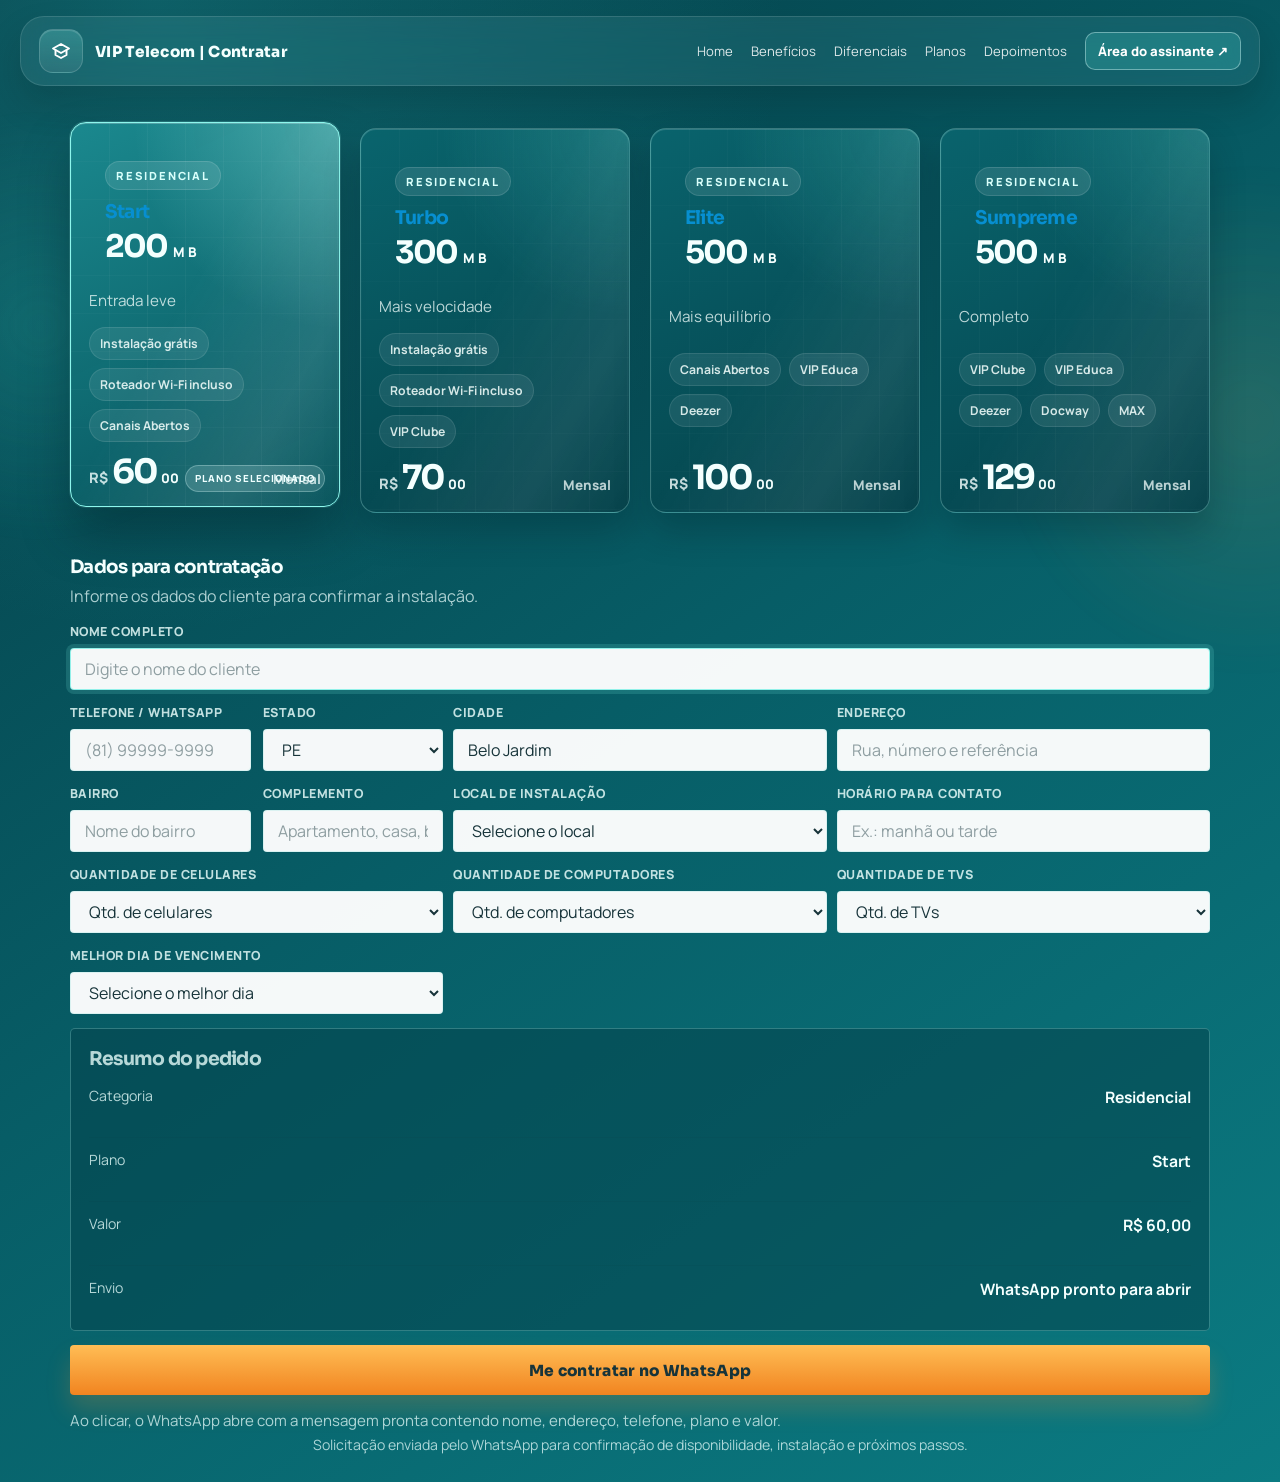
==== contratar.html @ f9fb92f1 "Publica site VIP Telecom" ====
<!doctype html>
<html lang="pt-BR">
<head>
  <meta charset="UTF-8">
  <meta name="viewport" content="width=device-width, initial-scale=1.0">
  <title>Contratar plano | VIP Telecom</title>
  <meta name="description" content="Preencha seus dados, escolha o plano e envie a proposta pronta para o WhatsApp da VIP Telecom.">
  <link rel="preconnect" href="https://fonts.googleapis.com">
  <link rel="preconnect" href="https://fonts.gstatic.com" crossorigin>
  <link href="https://fonts.googleapis.com/css2?family=Manrope:wght@400;500;600;700;800&family=Sora:wght@600;700;800&display=swap" rel="stylesheet">
  <style>
    :root {
      --bg-0: #043f48;
      --bg-1: #095964;
      --bg-2: #0d7280;
      --surface: rgba(255, 255, 255, 0.08);
      --surface-strong: rgba(255, 255, 255, 0.96);
      --surface-soft: rgba(255, 255, 255, 0.14);
      --line: rgba(255, 255, 255, 0.14);
      --text: #f5fffd;
      --muted: rgba(245, 255, 253, 0.76);
      --ink: #113137;
      --accent: #7df0e6;
      --accent-2: #ffb64d;
      --accent-3: #7b8cff;
      --shadow: 0 28px 72px rgba(2, 26, 30, 0.34);
      --radius-xl: 34px;
      --radius-lg: 24px;
      --radius-md: 18px;
      --max-width: 1240px;
    }

    * { box-sizing: border-box; }
    html { scroll-behavior: smooth; }
    body {
      margin: 0;
      font-family: "Manrope", sans-serif;
      color: var(--text);
      min-height: 100vh;
      overflow-x: hidden;
      background:
        radial-gradient(circle at 14% 12%, rgba(125, 240, 230, 0.22), transparent 20%),
        radial-gradient(circle at 82% 16%, rgba(255, 182, 77, 0.18), transparent 20%),
        radial-gradient(circle at 82% 82%, rgba(123, 140, 255, 0.14), transparent 24%),
        linear-gradient(180deg, #04515c 0%, #083f48 46%, #072f36 100%);
    }

    body::before,
    body::after {
      content: "";
      position: fixed;
      pointer-events: none;
      border-radius: 999px;
      filter: blur(12px);
      opacity: 0.62;
      z-index: 0;
    }

    body::before {
      width: 320px;
      height: 320px;
      left: -120px;
      top: -100px;
      background: rgba(255, 255, 255, 0.12);
    }

    body::after {
      width: 260px;
      height: 260px;
      right: -80px;
      bottom: 100px;
      background: rgba(125, 240, 230, 0.12);
    }

    a {
      color: inherit;
      text-decoration: none;
    }

    button,
    input,
    select {
      font: inherit;
    }

    .shell {
      position: relative;
      z-index: 1;
      width: min(calc(100% - 32px), var(--max-width));
      margin: 0 auto;
    }

    .topbar {
      padding: 18px 0 10px;
    }

    .topbar-inner {
      display: flex;
      align-items: center;
      justify-content: space-between;
      gap: 16px;
      padding: 14px 18px;
      border-radius: 24px;
      background: rgba(255, 255, 255, 0.07);
      border: 1px solid rgba(255, 255, 255, 0.12);
      backdrop-filter: blur(18px) saturate(1.1);
      box-shadow: 0 18px 34px rgba(1, 20, 24, 0.18);
    }

    .brand {
      display: inline-flex;
      align-items: center;
      gap: 12px;
      min-width: 0;
      font-family: "Sora", sans-serif;
      font-size: 0.95rem;
      font-weight: 800;
      letter-spacing: 0.02em;
    }

    .brand-mark {
      width: 44px;
      height: 44px;
      display: inline-flex;
      align-items: center;
      justify-content: center;
      border-radius: 14px;
      background: linear-gradient(180deg, rgba(125, 240, 230, 0.24), rgba(255, 255, 255, 0.08));
      border: 1px solid rgba(255, 255, 255, 0.16);
      box-shadow: inset 0 1px 0 rgba(255, 255, 255, 0.14);
    }

    .brand-mark svg {
      width: 24px;
      height: 24px;
      fill: none;
      stroke: #ffffff;
      stroke-width: 1.9;
      stroke-linecap: round;
      stroke-linejoin: round;
    }

    .back-link {
      display: inline-flex;
      align-items: center;
      justify-content: center;
      gap: 10px;
      min-height: 42px;
      padding: 0 16px;
      border-radius: 999px;
      background: rgba(255, 255, 255, 0.09);
      border: 1px solid rgba(255, 255, 255, 0.12);
      font-size: 0.88rem;
      font-weight: 800;
      transition: transform 0.2s ease, background 0.2s ease;
    }

    .back-link:hover {
      transform: translateY(-1px);
      background: rgba(255, 255, 255, 0.14);
    }

    .hero {
      display: grid;
      grid-template-columns: minmax(0, 1.08fr) minmax(330px, 0.92fr);
      gap: 26px;
      align-items: stretch;
      padding: 12px 0 24px;
    }

    .hero-copy,
    .hero-spotlight,
    .panel {
      border-radius: var(--radius-xl);
      border: 1px solid rgba(255, 255, 255, 0.12);
      background: rgba(255, 255, 255, 0.07);
      box-shadow: var(--shadow);
      backdrop-filter: blur(18px) saturate(1.05);
    }

    /* Formulário direto: mantém a lógica de seleção, mas reduz a tela ao cadastro. */
    .hero {
      grid-template-columns: minmax(0, 1fr);
      margin-bottom: 20px;
    }

    .hero-spotlight {
      display: none;
    }

    .workspace {
      grid-template-columns: minmax(0, 1fr);
      max-width: 760px;
      margin: 0 auto;
    }

    .workspace > .panel:first-child {
      display: none;
    }

    .workspace > .panel:last-child {
      padding: 28px;
    }

    .hero-copy h1 {
      max-width: 18ch;
    }

    .hero-copy > p {
      max-width: 58ch;
    }

    .hero-copy {
      padding: 30px;
      display: grid;
      gap: 20px;
      overflow: hidden;
      position: relative;
    }

    .hero-copy::before {
      content: "";
      position: absolute;
      inset: auto -120px -120px auto;
      width: 280px;
      height: 280px;
      border-radius: 999px;
      background: radial-gradient(circle, rgba(255, 182, 77, 0.18), transparent 68%);
      pointer-events: none;
    }

    .eyebrow {
      width: fit-content;
      padding: 9px 16px;
      border-radius: 999px;
      background: rgba(255, 255, 255, 0.11);
      border: 1px solid rgba(255, 255, 255, 0.14);
      font-size: 0.74rem;
      font-weight: 900;
      letter-spacing: 0.14em;
      text-transform: uppercase;
      color: #d9fffb;
    }

    h1 {
      margin: 0;
      max-width: 11ch;
      font-family: "Sora", sans-serif;
      font-size: clamp(2.8rem, 5.5vw, 5rem);
      line-height: 0.94;
      letter-spacing: -0.06em;
      text-wrap: balance;
    }

    .hero-copy p {
      margin: 0;
      max-width: 58ch;
      font-size: clamp(1rem, 1.45vw, 1.14rem);
      line-height: 1.65;
      color: var(--muted);
    }

    .hero-meta {
      display: flex;
      flex-wrap: wrap;
      gap: 10px;
    }

    .meta-chip {
      display: inline-flex;
      align-items: center;
      gap: 8px;
      padding: 10px 14px;
      border-radius: 999px;
      background: rgba(255, 255, 255, 0.09);
      border: 1px solid rgba(255, 255, 255, 0.12);
      color: #effffb;
      font-size: 0.88rem;
      font-weight: 700;
    }

    .meta-chip strong {
      color: #ffffff;
      font-weight: 900;
    }

    .hero-spotlight {
      padding: 24px;
      display: grid;
      align-content: space-between;
      gap: 16px;
      overflow: hidden;
      position: relative;
    }

    .hero-spotlight::before,
    .hero-spotlight::after {
      content: "";
      position: absolute;
      border-radius: 999px;
      pointer-events: none;
    }

    .hero-spotlight::before {
      width: 220px;
      height: 220px;
      right: -70px;
      top: -80px;
      background: radial-gradient(circle, rgba(125, 240, 230, 0.22), transparent 68%);
    }

    .hero-spotlight::after {
      width: 180px;
      height: 180px;
      left: -60px;
      bottom: -70px;
      background: radial-gradient(circle, rgba(255, 182, 77, 0.18), transparent 68%);
    }

    .spotlight-head {
      display: grid;
      gap: 10px;
    }

    .spotlight-badge {
      width: fit-content;
      padding: 8px 12px;
      border-radius: 999px;
      background: rgba(255, 255, 255, 0.1);
      border: 1px solid rgba(255, 255, 255, 0.12);
      font-size: 0.72rem;
      font-weight: 900;
      letter-spacing: 0.16em;
      text-transform: uppercase;
      color: #dffcf8;
    }

    .spotlight-title {
      margin: 0;
      font-family: "Sora", sans-serif;
      font-size: clamp(1.35rem, 2.4vw, 2.15rem);
      line-height: 1.02;
      letter-spacing: -0.05em;
      text-wrap: balance;
    }

    .spotlight-copy {
      margin: 0;
      color: var(--muted);
      line-height: 1.6;
    }

    .spotlight-value {
      display: grid;
      gap: 8px;
      padding: 18px;
      border-radius: 24px;
      background: rgba(255, 255, 255, 0.92);
      color: var(--ink);
      box-shadow: 0 18px 34px rgba(1, 16, 18, 0.18);
    }

    .spotlight-value small {
      font-size: 0.8rem;
      font-weight: 800;
      letter-spacing: 0.08em;
      text-transform: uppercase;
      color: rgba(17, 49, 55, 0.68);
    }

    .spotlight-value strong {
      font-family: "Sora", sans-serif;
      font-size: clamp(2rem, 4vw, 3.4rem);
      line-height: 0.95;
      letter-spacing: -0.06em;
    }

    .spotlight-value span {
      color: rgba(17, 49, 55, 0.72);
      line-height: 1.5;
    }

    .workspace {
      display: grid;
      grid-template-columns: minmax(0, 1.14fr) minmax(320px, 0.86fr);
      gap: 22px;
      padding: 0 0 34px;
      align-items: start;
    }

    .panel {
      padding: 24px;
    }

    .panel + .panel {
      position: sticky;
      top: 16px;
    }

    .section-head {
      display: grid;
      gap: 8px;
      margin-bottom: 18px;
    }

    .section-head h2 {
      margin: 0;
      font-family: "Sora", sans-serif;
      font-size: clamp(1.28rem, 2vw, 1.8rem);
      line-height: 1.04;
      letter-spacing: -0.04em;
    }

    .section-head p {
      margin: 0;
      color: var(--muted);
      line-height: 1.6;
    }

    .category-grid {
      display: grid;
      grid-template-columns: repeat(4, minmax(0, 1fr));
      gap: 12px;
      margin-bottom: 18px;
    }

    .category-btn {
      appearance: none;
      border: 1px solid rgba(255, 255, 255, 0.12);
      background: rgba(255, 255, 255, 0.08);
      color: var(--text);
      padding: 15px 14px;
      border-radius: 22px;
      text-align: left;
      cursor: pointer;
      display: grid;
      gap: 10px;
      min-height: 120px;
      transition: transform 0.2s ease, background 0.2s ease, border-color 0.2s ease, box-shadow 0.2s ease;
    }

    .category-btn:hover {
      transform: translateY(-2px);
      background: rgba(255, 255, 255, 0.11);
      box-shadow: 0 14px 28px rgba(1, 18, 20, 0.2);
    }

    .category-btn.is-active {
      background: linear-gradient(180deg, rgba(255, 255, 255, 0.18), rgba(255, 255, 255, 0.1));
      border-color: rgba(125, 240, 230, 0.6);
      box-shadow: 0 18px 32px rgba(1, 18, 20, 0.28), inset 0 0 0 1px rgba(255, 255, 255, 0.12);
      transform: translateY(-1px);
    }

    .category-btn .icon {
      width: 50px;
      height: 50px;
      border-radius: 16px;
      display: inline-flex;
      align-items: center;
      justify-content: center;
      color: #fff;
      box-shadow: inset 0 1px 0 rgba(255, 255, 255, 0.2);
    }

    .category-btn svg,
    .plan-icon svg,
    .summary-emoji svg {
      width: 24px;
      height: 24px;
      fill: none;
      stroke: currentColor;
      stroke-width: 1.9;
      stroke-linecap: round;
      stroke-linejoin: round;
    }

    .category-btn strong {
      font-family: "Sora", sans-serif;
      font-size: 1rem;
      line-height: 1;
    }

    .category-btn span {
      color: rgba(245, 255, 253, 0.72);
      font-size: 0.85rem;
      line-height: 1.35;
    }

    .category-btn[data-category="residencial"] .icon { background: linear-gradient(180deg, #31c8c1, #0b7f87); }
    .category-btn[data-category="game"] .icon { background: linear-gradient(180deg, #8d65ff, #5f39db); }
    .category-btn[data-category="comercial"] .icon { background: linear-gradient(180deg, #25c3c7, #0f8e98); }
    .category-btn[data-category="empresarial"] .icon { background: linear-gradient(180deg, #ffb84f, #f07b14); }

    .plan-grid {
      display: grid;
      grid-template-columns: repeat(2, minmax(0, 1fr));
      gap: 12px;
    }

    .plan-card {
      appearance: none;
      border: 1px solid rgba(255, 255, 255, 0.12);
      background:
        linear-gradient(180deg, rgba(255, 255, 255, 0.1), rgba(255, 255, 255, 0.06));
      color: var(--text);
      border-radius: 24px;
      padding: 18px;
      text-align: left;
      cursor: pointer;
      display: grid;
      gap: 14px;
      min-height: 222px;
      transition: transform 0.2s ease, box-shadow 0.2s ease, border-color 0.2s ease, background 0.2s ease;
      position: relative;
      overflow: hidden;
    }

    .plan-card::before {
      content: "";
      position: absolute;
      inset: -1px;
      border-radius: inherit;
      background: linear-gradient(135deg, transparent, rgba(125, 240, 230, 0.08), transparent 70%);
      opacity: 0;
      transition: opacity 0.2s ease;
      pointer-events: none;
    }

    .plan-card:hover {
      transform: translateY(-2px);
      box-shadow: 0 18px 36px rgba(1, 16, 18, 0.24);
      border-color: rgba(255, 255, 255, 0.18);
    }

    .plan-card:hover::before,
    .plan-card.is-selected::before {
      opacity: 1;
    }

    .plan-card.is-selected {
      background:
        linear-gradient(180deg, rgba(255, 255, 255, 0.18), rgba(255, 255, 255, 0.08));
      border-color: rgba(125, 240, 230, 0.68);
      box-shadow: 0 20px 40px rgba(1, 16, 18, 0.28), inset 0 0 0 1px rgba(255, 255, 255, 0.12);
    }

    .plan-top {
      display: flex;
      justify-content: space-between;
      gap: 14px;
      align-items: start;
    }

    .plan-tag {
      width: fit-content;
      padding: 6px 10px;
      border-radius: 999px;
      background: rgba(255, 255, 255, 0.1);
      border: 1px solid rgba(255, 255, 255, 0.12);
      font-size: 0.7rem;
      font-weight: 900;
      letter-spacing: 0.16em;
      text-transform: uppercase;
      color: #d9fffb;
      margin-bottom: 10px;
    }

    .plan-name {
      margin: 0;
      font-family: "Sora", sans-serif;
      font-size: 1.18rem;
      letter-spacing: -0.04em;
    }

    .plan-speed {
      display: inline-flex;
      align-items: baseline;
      gap: 6px;
      margin-top: 8px;
    }

    .plan-speed strong {
      font-family: "Sora", sans-serif;
      font-size: 1.95rem;
      line-height: 1;
      letter-spacing: -0.06em;
    }

    .plan-speed span {
      font-size: 0.84rem;
      font-weight: 800;
      letter-spacing: 0.16em;
      text-transform: uppercase;
      color: rgba(245, 255, 253, 0.74);
    }

    .plan-price {
      display: flex;
      align-items: end;
      justify-content: space-between;
      gap: 12px;
      margin-top: auto;
    }

    .plan-price strong {
      font-family: "Sora", sans-serif;
      font-size: 2.1rem;
      line-height: 0.95;
      letter-spacing: -0.06em;
    }

    .plan-price .amount {
      display: inline-flex;
      align-items: baseline;
      gap: 4px;
      font-weight: 900;
    }

    .plan-price .amount small {
      font-size: 0.9rem;
      opacity: 0.8;
    }

    .plan-price .amount sup {
      top: -0.2em;
      font-size: 0.82rem;
      font-weight: 900;
    }

    .plan-price .period {
      font-size: 0.84rem;
      font-weight: 800;
      color: rgba(245, 255, 253, 0.74);
    }

    .plan-note {
      margin: 0;
      color: rgba(245, 255, 253, 0.76);
      line-height: 1.48;
      font-size: 0.95rem;
    }

    .plan-badges {
      display: flex;
      flex-wrap: wrap;
      gap: 8px;
    }

    .mini-badge {
      display: inline-flex;
      align-items: center;
      padding: 7px 10px;
      border-radius: 999px;
      background: rgba(255, 255, 255, 0.08);
      border: 1px solid rgba(255, 255, 255, 0.1);
      font-size: 0.76rem;
      font-weight: 700;
      color: rgba(245, 255, 253, 0.86);
    }

    .category-note {
      margin-top: 14px;
      padding: 14px 16px;
      border-radius: 18px;
      background: rgba(255, 255, 255, 0.08);
      border: 1px solid rgba(255, 255, 255, 0.1);
      color: rgba(245, 255, 253, 0.84);
      line-height: 1.55;
    }

    .form-grid {
      display: grid;
      gap: 14px;
    }

    .form-grid .double {
      display: grid;
      grid-template-columns: repeat(2, minmax(0, 1fr));
      gap: 12px;
    }

    .field {
      display: grid;
      gap: 8px;
    }

    .field label {
      font-size: 0.83rem;
      font-weight: 800;
      letter-spacing: 0.04em;
      color: rgba(245, 255, 253, 0.84);
      text-transform: uppercase;
    }

    .field input,
    .field select {
      width: 100%;
      min-height: 50px;
      padding: 0 14px;
      border-radius: 16px;
      border: 1px solid rgba(255, 255, 255, 0.12);
      background: rgba(255, 255, 255, 0.92);
      color: var(--ink);
      outline: none;
      transition: border-color 0.2s ease, box-shadow 0.2s ease, transform 0.2s ease;
    }

    .field input::placeholder {
      color: rgba(17, 49, 55, 0.45);
    }

    .field input:focus,
    .field select:focus {
      border-color: rgba(125, 240, 230, 0.82);
      box-shadow: 0 0 0 4px rgba(125, 240, 230, 0.16);
    }

    .summary-card {
      display: grid;
      gap: 16px;
      padding: 18px;
      border-radius: 24px;
      background: rgba(255, 255, 255, 0.95);
      color: var(--ink);
      box-shadow: 0 20px 40px rgba(1, 16, 18, 0.18);
    }

    .summary-card h3 {
      margin: 0;
      font-family: "Sora", sans-serif;
      font-size: 1.18rem;
      letter-spacing: -0.04em;
    }

    .summary-line {
      display: flex;
      justify-content: space-between;
      gap: 14px;
      align-items: start;
      padding: 12px 0;
      border-top: 1px solid rgba(17, 49, 55, 0.08);
    }

    .summary-line:first-of-type {
      border-top: 0;
      padding-top: 0;
    }

    .summary-line span {
      color: rgba(17, 49, 55, 0.62);
      font-size: 0.88rem;
    }

    .summary-line strong {
      text-align: right;
      font-size: 0.98rem;
      line-height: 1.45;
    }

    .summary-total {
      padding: 18px;
      border-radius: 20px;
      background: linear-gradient(180deg, #0b646e, #094b53);
      color: #fff;
      display: grid;
      gap: 8px;
    }

    .summary-total small {
      font-size: 0.75rem;
      font-weight: 900;
      letter-spacing: 0.14em;
      text-transform: uppercase;
      color: rgba(255, 255, 255, 0.74);
    }

    .summary-total strong {
      font-family: "Sora", sans-serif;
      font-size: clamp(2rem, 5vw, 3rem);
      line-height: 0.95;
      letter-spacing: -0.06em;
    }

    .summary-total span {
      color: rgba(255, 255, 255, 0.88);
      line-height: 1.55;
    }

    .submit-btn {
      appearance: none;
      border: 0;
      width: 100%;
      min-height: 56px;
      border-radius: 18px;
      background: linear-gradient(180deg, #ffbf57, #f48a19);
      color: #122226;
      font-family: "Sora", sans-serif;
      font-size: 0.96rem;
      font-weight: 900;
      letter-spacing: 0.02em;
      cursor: pointer;
      box-shadow: 0 16px 30px rgba(255, 191, 87, 0.28);
      transition: transform 0.2s ease, box-shadow 0.2s ease;
    }

    .submit-btn:hover {
      transform: translateY(-1px);
      box-shadow: 0 20px 36px rgba(255, 191, 87, 0.32);
    }

    .submit-note {
      margin: 0;
      color: rgba(245, 255, 253, 0.76);
      line-height: 1.55;
      font-size: 0.94rem;
    }

    .footer-note {
      padding: 2px 0 28px;
      text-align: center;
      color: rgba(245, 255, 253, 0.62);
      font-size: 0.88rem;
    }

    .hidden {
      display: none !important;
    }

    /* Layout objetivo: seleção de plano e formulário claro, direto e compacto. */
    body {
      background: #ffffff;
      color: #26343d;
    }

    .topbar {
      background: #ffffff;
      border-bottom: 1px solid #dbe3e8;
      box-shadow: none;
    }

    .topbar-inner {
      min-height: 72px;
    }

    .brand {
      color: #078fd0;
    }

    .brand-mark {
      background: #08a9e6;
      color: #ffffff;
    }

    .back-link {
      color: #078fd0;
      border: 1px solid #a9dced;
      background: #ffffff;
    }

    .hero {
      display: none;
    }

    .workspace {
      display: grid;
      grid-template-columns: minmax(0, 1fr);
      max-width: 1140px;
      padding: 30px 0 0;
    }

    .workspace > .panel:first-child {
      display: block;
      order: 1;
      padding: 0;
      background: transparent;
      border: 0;
      box-shadow: none;
      backdrop-filter: none;
    }

    .workspace > .panel:last-child {
      order: 2;
      padding: 0;
      background: transparent;
      border: 0;
      box-shadow: none;
      backdrop-filter: none;
    }

    .workspace > .panel:first-child .section-head,
    .category-grid,
    .category-note {
      display: none;
    }

    .plan-grid {
      display: grid;
      grid-template-columns: repeat(4, minmax(0, 1fr));
      gap: 28px;
      margin: 0 0 22px;
    }

    .plan-card {
      min-height: 170px;
      border: 1px solid #079fe0;
      border-radius: 6px;
      background: #ffffff;
      color: #078fd0;
      box-shadow: none;
      transform: none;
    }

    .plan-card.is-selected,
    .plan-card:hover {
      border-color: #078fd0;
      box-shadow: 0 5px 14px rgba(7, 143, 208, 0.12);
    }

    .plan-top {
      background: #ffffff !important;
      color: #078fd0 !important;
      padding: 20px 16px 14px;
    }

    .plan-label,
    .plan-speed strong,
    .plan-speed span,
    .plan-city,
    .plan-price,
    .plan-period {
      color: #078fd0 !important;
    }

    .plan-foot {
      background: #ffffff !important;
      padding: 0 16px 16px;
    }

    .plan-features,
    .plan-cta {
      display: none;
    }

    .plan-card.featured {
      border-color: #079fe0;
      box-shadow: none;
    }

    .plan-card.featured::after {
      content: "MAIS ESCOLHIDO";
      display: block;
      position: absolute;
      inset: 0 0 auto;
      padding: 5px;
      background: #08a9e6;
      color: #ffffff;
      text-align: center;
      font-size: 0.7rem;
      font-weight: 800;
      letter-spacing: 0.04em;
    }

    .section-head {
      margin: 0 0 14px;
    }

    .section-head h2 {
      color: #26343d;
      font-size: 1.15rem;
    }

    .section-head p,
    .submit-note,
    .footer-note {
      color: #82909a;
    }

    .form-grid {
      display: grid;
      grid-template-columns: repeat(3, minmax(0, 1fr));
      gap: 14px 10px;
    }

    .form-grid > .field:first-child,
    .summary-card,
    .summary-total,
    .submit-btn,
    .submit-note {
      grid-column: 1 / -1;
    }

    .double {
      display: contents;
    }

    .field label {
      color: #8b969e;
      font-size: 0.78rem;
    }

    .field input,
    .field select {
      min-height: 42px;
      border: 1px solid #d6e0e6;
      border-radius: 4px;
      background: #ffffff;
      color: #26343d;
      box-shadow: none;
    }

    .summary-card,
    .summary-total {
      border: 1px solid #d6e0e6;
      border-radius: 5px;
      background: #f9fbfc;
      color: #26343d;
      box-shadow: none;
    }

    .summary-total {
      display: none;
    }

    .submit-btn {
      min-height: 50px;
      border-radius: 4px;
      background: #08a9e6;
      color: #ffffff;
      box-shadow: none;
    }

    @media (max-width: 760px) {
      .plan-grid,
      .form-grid {
        grid-template-columns: 1fr;
      }

      .workspace > .panel:last-child {
        padding: 0;
      }
    }

    /* Identidade visual VIP Telecom aplicada ao formulário simplificado. */
    body {
      background:
        radial-gradient(circle at 12% 0%, rgba(36, 177, 180, 0.28), transparent 34%),
        linear-gradient(145deg, #063e47 0%, #075d66 48%, #0b7b82 100%);
      color: #f4fffe;
    }

    .topbar {
      background: rgba(4, 66, 75, 0.72);
      border-bottom: 1px solid rgba(174, 241, 235, 0.18);
      box-shadow: none;
    }

    .brand {
      color: #f4fffe;
    }

    .back-link {
      color: #f4fffe;
      border-color: rgba(174, 241, 235, 0.28);
      background: rgba(255, 255, 255, 0.08);
    }

    .topbar {
      padding: 16px 0 12px;
      background: transparent;
      border-bottom: 0;
    }

    .topbar-inner {
      min-height: 64px;
      padding: 12px 18px;
      border-radius: 24px;
      background: rgba(255, 255, 255, 0.07);
      border: 1px solid rgba(255, 255, 255, 0.12);
      backdrop-filter: blur(18px) saturate(1.1);
      box-shadow: 0 18px 34px rgba(1, 20, 24, 0.18);
    }

    .brand-mark {
      background: linear-gradient(180deg, rgba(125, 240, 230, 0.24), rgba(255, 255, 255, 0.08));
      border-color: rgba(255, 255, 255, 0.16);
    }

    .workspace > .panel:first-child,
    .workspace > .panel:last-child {
      color: #f4fffe;
    }

    .plan-card {
      min-height: 190px;
      border-color: rgba(166, 239, 233, 0.34);
      background: rgba(4, 68, 77, 0.68);
      color: #f4fffe;
      box-shadow: 0 14px 28px rgba(0, 31, 37, 0.18);
    }

    .plan-card.is-selected,
    .plan-card:hover {
      border-color: #74e3d9;
      box-shadow: 0 16px 32px rgba(0, 31, 37, 0.28);
    }

    .plan-top,
    .plan-foot {
      background: transparent !important;
    }

    .plan-label,
    .plan-speed strong,
    .plan-speed span,
    .plan-city,
    .plan-price,
    .plan-period {
      color: #f4fffe !important;
    }

    .plan-card.featured::after {
      background: #ff8b2b;
    }

    .section-head h2 {
      color: #f4fffe;
    }

    .section-head p,
    .submit-note,
    .footer-note {
      color: rgba(235, 255, 253, 0.72);
    }

    .field label {
      color: rgba(235, 255, 253, 0.82);
    }

    .field input,
    .field select {
      border-color: rgba(178, 232, 229, 0.42);
      background: rgba(255, 255, 255, 0.96);
      color: #17343a;
    }

    .summary-card {
      border-color: rgba(166, 239, 233, 0.28);
      background: rgba(4, 68, 77, 0.54);
      color: #f4fffe;
    }

    .summary-card h3,
    .summary-card .summary-line span {
      color: rgba(235, 255, 253, 0.78);
    }

    .summary-card .summary-line strong {
      color: #f4fffe;
    }

    .submit-btn {
      background: linear-gradient(180deg, #ffbd55, #f18420);
      color: #17343a;
      box-shadow: 0 14px 24px rgba(255, 157, 49, 0.2);
    }

    @media (max-width: 1100px) {
      .hero,
      .workspace {
        grid-template-columns: 1fr;
      }

      .panel + .panel {
        position: static;
      }
    }

    @media (max-width: 760px) {
      .shell {
        width: min(calc(100% - 20px), var(--max-width));
      }

      .topbar-inner {
        padding: 12px 14px;
      }

      .brand {
        font-size: 0.84rem;
      }

      .brand-mark {
        width: 38px;
        height: 38px;
      }

      .back-link {
        min-height: 38px;
        padding: 0 12px;
        font-size: 0.8rem;
      }

      .hero-copy,
      .hero-spotlight,
      .panel {
        padding: 20px;
        border-radius: 26px;
      }

      h1 {
        max-width: 10ch;
      }

      .category-grid,
      .plan-grid,
      .form-grid .double {
        grid-template-columns: 1fr;
      }

      .plan-card {
        min-height: 204px;
      }
    }

    /* Profundidade visual para os planos no tema VIP. */
    body::before,
    body::after {
      content: "";
      position: fixed;
      z-index: -1;
      pointer-events: none;
      border-radius: 50%;
      filter: blur(8px);
    }

    body::before {
      width: 460px;
      height: 460px;
      top: 96px;
      left: -190px;
      background: radial-gradient(circle, rgba(57, 224, 211, 0.25), transparent 67%);
    }

    body::after {
      width: 560px;
      height: 560px;
      top: 140px;
      right: -250px;
      background: radial-gradient(circle, rgba(255, 178, 76, 0.19), transparent 66%);
    }

    .plan-grid {
      gap: 20px;
      perspective: 1200px;
    }

    .plan-card {
      position: relative;
      overflow: hidden;
      isolation: isolate;
      border-radius: 16px;
      border-color: rgba(174, 241, 235, 0.30);
      background:
        radial-gradient(circle at 100% 0%, rgba(114, 238, 226, 0.20), transparent 40%),
        linear-gradient(155deg, rgba(10, 101, 110, 0.92), rgba(4, 63, 72, 0.92));
      box-shadow:
        0 18px 34px rgba(0, 28, 34, 0.26),
        inset 0 1px 0 rgba(255, 255, 255, 0.14);
      transition: transform 0.28s ease, box-shadow 0.28s ease, border-color 0.28s ease;
    }

    .plan-card::before {
      content: "";
      position: absolute;
      inset: 0;
      z-index: -1;
      background:
        linear-gradient(120deg, transparent 25%, rgba(255, 255, 255, 0.10) 45%, transparent 62%),
        linear-gradient(90deg, rgba(255, 255, 255, 0.035) 1px, transparent 1px),
        linear-gradient(rgba(255, 255, 255, 0.025) 1px, transparent 1px);
      background-size: 230% 100%, 38px 38px, 38px 38px;
      opacity: 0.72;
      transition: background-position 0.45s ease, opacity 0.28s ease;
    }

    .plan-card:hover {
      transform: translateY(-8px) rotateX(2deg);
      border-color: rgba(160, 255, 247, 0.82);
      box-shadow:
        0 28px 44px rgba(0, 26, 31, 0.35),
        0 0 0 1px rgba(109, 244, 232, 0.13),
        inset 0 1px 0 rgba(255, 255, 255, 0.18);
    }

    .plan-card:hover::before {
      background-position: 100% 0, 0 0, 0 0;
      opacity: 1;
    }

    .plan-card.is-selected {
      transform: translateY(-6px);
      border-color: #8df7ed;
      background:
        radial-gradient(circle at 100% 0%, rgba(176, 255, 245, 0.34), transparent 44%),
        linear-gradient(155deg, rgba(27, 137, 143, 0.98), rgba(6, 83, 91, 0.97));
      box-shadow:
        0 28px 48px rgba(0, 28, 34, 0.38),
        0 0 0 1px rgba(165, 255, 246, 0.16),
        inset 0 1px 0 rgba(255, 255, 255, 0.22);
    }

    .plan-card.is-selected::after {
      content: "PLANO SELECIONADO";
      position: absolute;
      right: 14px;
      bottom: 14px;
      padding: 6px 9px;
      border-radius: 999px;
      background: rgba(222, 255, 251, 0.16);
      border: 1px solid rgba(222, 255, 251, 0.28);
      color: #efffff;
      font-size: 0.61rem;
      font-weight: 900;
      letter-spacing: 0.1em;
    }

    .plan-card.featured::after {
      top: 14px;
      right: 14px;
      left: auto;
      bottom: auto;
      width: auto;
      padding: 7px 10px;
      border-radius: 999px;
      background: linear-gradient(135deg, #ffb953, #f68122);
      box-shadow: 0 8px 16px rgba(104, 46, 6, 0.24);
    }

    .plan-card.is-selected.featured::after {
      content: "MAIS ESCOLHIDO";
    }

    @media (max-width: 760px) {
      body::before { left: -290px; }
      body::after { right: -360px; }
      .plan-card:hover,
      .plan-card.is-selected { transform: translateY(-3px); }
    }
  </style>
</head>
<body>
  <header class="topbar">
    <div class="shell">
      <div class="topbar-inner">
        <div class="brand">
          <span class="brand-mark" aria-hidden="true">
            <svg viewBox="0 0 24 24">
              <path d="M4 9.5 12 5l8 4.5-8 4.5-8-4.5Z"></path>
              <path d="M6.5 11.1V16l5.5 3 5.5-3v-4.9"></path>
            </svg>
          </span>
          <span>VIP Telecom | Contratar</span>
        </div>
        <nav aria-label="Navegação principal" style="display:flex;align-items:center;gap:18px;flex-wrap:wrap;font-size:.82rem;color:rgba(255,255,255,.86)"><a href="index.html">Home</a><a href="index.html#beneficios">Benefícios</a><a href="index.html#solucoes">Diferenciais</a><a href="planos.html">Planos</a><a href="index.html#depoimentos">Depoimentos</a><a href="https://agilitytelecomudp.com.br/central_assinante_web/login" target="_blank" rel="noopener noreferrer" style="padding:9px 12px;border:1px solid rgba(216,247,246,.42);border-radius:10px;color:#fff;background:rgba(86,227,218,.2);font-weight:800">Área do assinante ↗</a></nav>
      </div>
    </div>
  </header>

  <main class="shell">
    <section class="hero">
      <div class="hero-copy">
        <div class="eyebrow">Etapa de contratação</div>
        <h1>Finalize sua contratação.</h1>
        <p>Preencha seus dados. Depois, enviaremos a solicitação pronta para o WhatsApp da VIP Telecom.</p>
        <div class="hero-meta">
          <span class="meta-chip">Cidade: <strong id="heroCity">Belo Jardim</strong></span>
          <span class="meta-chip">UF: <strong id="heroState">PE</strong></span>
          <span class="meta-chip">Categoria: <strong id="heroCategory">Residencial</strong></span>
          <span class="meta-chip">Valor: <strong id="heroValue">R$ 60,00</strong></span>
        </div>
      </div>
      <aside class="hero-spotlight">
        <div class="spotlight-head">
          <div class="spotlight-badge">Resumo rápido</div>
          <h2 class="spotlight-title" id="spotlightPlan">Plano Start</h2>
          <p class="spotlight-copy" id="spotlightCopy">Use a página para montar a proposta final com base no plano que você escolher.</p>
        </div>
        <div class="spotlight-value">
          <small>Valor mensal</small>
          <strong id="spotlightPrice">R$ 60,00</strong>
          <span id="spotlightSub">Plano residencial com envio direto para o WhatsApp.</span>
        </div>
      </aside>
    </section>

    <section class="workspace">
      <div class="panel">
        <div class="section-head">
          <h2>1. Escolha a categoria e o plano</h2>
          <p>O residencial já segue os valores aprovados. Game, Comercial e Empresarial entram aqui como modelos provisórios até você substituir pelos valores finais.</p>
        </div>
        <div class="category-grid" id="categoryGrid"></div>
        <div class="plan-grid" id="planGrid" aria-label="Planos disponíveis"></div>
        <div class="category-note" id="categoryNote"></div>
      </div>

      <div class="panel">
        <div class="section-head">
          <h2>Dados para contratação</h2>
          <p>Informe os dados do cliente para confirmar a instalação.</p>
        </div>
        <form id="contractForm" class="form-grid" novalidate>
          <div class="field">
            <label for="nome">Nome completo</label>
            <input id="nome" name="nome" type="text" placeholder="Digite o nome do cliente" required>
          </div>
          <div class="double">
            <div class="field">
              <label for="telefone">Telefone / WhatsApp</label>
              <input id="telefone" name="telefone" type="tel" placeholder="(81) 99999-9999" required>
            </div>
            <div class="field">
              <label for="estado">Estado</label>
              <select id="estado" name="estado" required>
                <option value="PE">PE</option>
                <option value="PB">PB</option>
                <option value="AL">AL</option>
              </select>
            </div>
          </div>
          <div class="field">
            <label for="cidade">Cidade</label>
            <input id="cidade" name="cidade" type="text" placeholder="Belo Jardim" required>
          </div>
          <div class="field">
            <label for="endereco">Endereço</label>
            <input id="endereco" name="endereco" type="text" placeholder="Rua, número e referência" required>
          </div>
          <div class="double">
            <div class="field">
              <label for="bairro">Bairro</label>
              <input id="bairro" name="bairro" type="text" placeholder="Nome do bairro" required>
            </div>
            <div class="field">
              <label for="complemento">Complemento</label>
              <input id="complemento" name="complemento" type="text" placeholder="Apartamento, casa, bloco">
            </div>
          </div>
          <div class="field">
            <label for="local">Local de instalação</label>
            <select id="local" name="local" required>
              <option value="">Selecione o local</option>
              <option value="Casa">Casa</option>
              <option value="Apartamento">Apartamento</option>
              <option value="Comércio">Comércio</option>
            </select>
          </div>
          <div class="field">
            <label for="horario">Horário para contato</label>
            <input id="horario" name="horario" type="text" placeholder="Ex.: manhã ou tarde">
          </div>
          <div class="field">
            <label for="celulares">Quantidade de celulares</label>
            <select id="celulares" name="celulares">
              <option value="">Qtd. de celulares</option>
              <option>1</option><option>2</option><option>3</option><option>4 ou mais</option>
            </select>
          </div>
          <div class="field">
            <label for="computadores">Quantidade de computadores</label>
            <select id="computadores" name="computadores">
              <option value="">Qtd. de computadores</option>
              <option>1</option><option>2</option><option>3</option><option>4 ou mais</option>
            </select>
          </div>
          <div class="field">
            <label for="tvs">Quantidade de TVs</label>
            <select id="tvs" name="tvs">
              <option value="">Qtd. de TVs</option>
              <option>1</option><option>2</option><option>3</option><option>4 ou mais</option>
            </select>
          </div>
          <div class="field">
            <label for="vencimento">Melhor dia de vencimento</label>
            <select id="vencimento" name="vencimento" required>
              <option value="">Selecione o melhor dia</option>
              <option>05</option><option>10</option><option>15</option><option>20</option><option>25</option>
            </select>
          </div>

          <div class="summary-card" aria-live="polite">
            <h3>Resumo do pedido</h3>
            <div class="summary-line">
              <span>Categoria</span>
              <strong id="summaryCategory">Residencial</strong>
            </div>
            <div class="summary-line">
              <span>Plano</span>
              <strong id="summaryPlan">Start</strong>
            </div>
            <div class="summary-line">
              <span>Valor</span>
              <strong id="summaryValue">R$ 60,00</strong>
            </div>
            <div class="summary-line">
              <span>Envio</span>
              <strong>WhatsApp pronto para abrir</strong>
            </div>
          </div>

          <div class="summary-total">
            <small>Mensagem pronta</small>
            <strong id="summaryTotal">R$ 60,00</strong>
            <span id="summaryHint">Basta preencher os dados, escolher o plano e clicar em me contratar.</span>
          </div>

          <button class="submit-btn" type="submit">Me contratar no WhatsApp</button>
          <p class="submit-note">Ao clicar, o WhatsApp abre com a mensagem pronta contendo nome, endereço, telefone, plano e valor.</p>
        </form>
      </div>
    </section>

    <div class="footer-note">Solicitação enviada pelo WhatsApp para confirmação de disponibilidade, instalação e próximos passos.</div>
  </main>

  <script>
    const categoryMeta = {
      residencial: {
        label: "Residencial",
        note: "Planos aprovados para casa, com os valores e velocidades que já estavam certos.",
        accent: "linear-gradient(180deg, #31c8c1, #0b7f87)",
        icon: '<svg viewBox="0 0 24 24"><path d="M4 10.5 12 5l8 5.5"></path><path d="M6 10v8h12v-8"></path><path d="M10 18v-5h4v5"></path></svg>'
      },
      game: {
        label: "Game",
        note: "Modelos provisórios para jogatinas e baixa latência até entrar o valor real.",
        accent: "linear-gradient(180deg, #8d65ff, #5f39db)",
        icon: '<svg viewBox="0 0 24 24"><path d="M7 15h10"></path><path d="M9 12h.01"></path><path d="M15 12h.01"></path><path d="M6.5 8.5h11a3.5 3.5 0 0 1 0 7h-11a3.5 3.5 0 0 1 0-7Z"></path></svg>'
      },
      comercial: {
        label: "Comercial",
        note: "Modelos provisórios para lojas, atendimento e rotina do comércio local.",
        accent: "linear-gradient(180deg, #25c3c7, #0f8e98)",
        icon: '<svg viewBox="0 0 24 24"><path d="M5 10h14"></path><path d="M6 10v8h12v-8"></path><path d="M7 6h10l1 4H6z"></path><path d="M10 14h4"></path></svg>'
      },
      empresarial: {
        label: "Empresarial",
        note: "Modelos provisórios para equipes maiores, operação interna e prioridade ampliada.",
        accent: "linear-gradient(180deg, #ffb84f, #f07b14)",
        icon: '<svg viewBox="0 0 24 24"><path d="M5 19V5h14v14"></path><path d="M9 19v-5h6v5"></path><path d="M9 8h.01M12 8h.01M15 8h.01M9 11h.01M12 11h.01M15 11h.01"></path></svg>'
      }
    };

    const plansByCategory = {
      residencial: [
        { key: "start", name: "Start", speed: "200 MB", price: "60,00", tagline: "Entrada leve", details: ["Instalação grátis", "Roteador Wi-Fi incluso", "Canais Abertos"] },
        { key: "turbo", name: "Turbo", speed: "300 MB", price: "70,00", tagline: "Mais velocidade", details: ["Instalação grátis", "Roteador Wi-Fi incluso", "VIP Clube"] },
        { key: "elite", name: "Elite", speed: "500 MB", price: "100,00", tagline: "Mais equilíbrio", details: ["Canais Abertos", "VIP Educa", "Deezer"] },
        { key: "sumpreme", name: "Sumpreme", speed: "500 MB", price: "129,00", tagline: "Completo", details: ["VIP Clube", "VIP Educa", "Deezer", "Docway", "MAX"] }
      ],
      game: [
        { key: "game-elite", name: "VIP Gamer Elite", speed: "500 MB", price: "99,90", tagline: "Seu game sem lag", details: ["ExitLag", "HBO Max"] }
      ],
      comercial: [
        { key: "com-start", name: "Comercial Start", speed: "300 MB", price: "99,90", tagline: "Rotina leve", details: ["Atendimento simples", "Operacao enxuta", "Estabilidade"] },
        { key: "com-pro", name: "Comercial Pro", speed: "500 MB", price: "129,90", tagline: "Fluxo contínuo", details: ["Mais folga", "Rede melhor", "Suporte ágil"] },
        { key: "com-plus", name: "Comercial Plus", speed: "700 MB", price: "159,90", tagline: "Mais demanda", details: ["Mais usuários", "Mais estabilidade", "Atendimento amplo"] },
        { key: "com-max", name: "Comercial Max", speed: "900 MB", price: "199,90", tagline: "Operacao completa", details: ["Alta carga", "Rede forte", "Prioridade ampliada"] }
      ],
      empresarial: [
        { key: "emp-start", name: "Empresarial Start", speed: "400 MB", price: "139,90", tagline: "Filial enxuta", details: ["Equipe pequena", "Rede organizada", "Suporte dedicado"] },
        { key: "emp-pro", name: "Empresarial Pro", speed: "600 MB", price: "179,90", tagline: "Rede equilibrada", details: ["Mais folga", "Operação contínua", "Melhor cobertura"] },
        { key: "emp-premium", name: "Empresarial Premium", speed: "800 MB", price: "219,90", tagline: "Prioridade ampliada", details: ["Mais estabilidade", "Fluxo forte", "Alta demanda"] },
        { key: "emp-max", name: "Empresarial Max", speed: "1000 MB", price: "269,90", tagline: "Alta demanda", details: ["Trabalho pesado", "Rede premium", "Prioridade máxima"] }
      ]
    };

    const categoryOrder = ["residencial", "game", "comercial", "empresarial"];
    const categoryGrid = document.getElementById("categoryGrid");
    const planGrid = document.getElementById("planGrid");
    const categoryNote = document.getElementById("categoryNote");
    const contractForm = document.getElementById("contractForm");
    const estadoInput = document.getElementById("estado");
    const cidadeInput = document.getElementById("cidade");
    const heroCity = document.getElementById("heroCity");
    const heroState = document.getElementById("heroState");
    const heroCategory = document.getElementById("heroCategory");
    const heroValue = document.getElementById("heroValue");
    const spotlightPlan = document.getElementById("spotlightPlan");
    const spotlightCopy = document.getElementById("spotlightCopy");
    const spotlightPrice = document.getElementById("spotlightPrice");
    const spotlightSub = document.getElementById("spotlightSub");
    const summaryCategory = document.getElementById("summaryCategory");
    const summaryPlan = document.getElementById("summaryPlan");
    const summaryValue = document.getElementById("summaryValue");
    const summaryTotal = document.getElementById("summaryTotal");
    const summaryHint = document.getElementById("summaryHint");

    const urlParams = new URLSearchParams(window.location.search);
    const normalizeCategory = (value) => {
      const category = String(value || "residencial").toLowerCase();
      return plansByCategory[category] ? category : "residencial";
    };
    const normalizePlanKey = (category, value) => {
      const key = String(value || "").toLowerCase();
      if (category === "residencial" && key === "supreme") return "sumpreme";
      return key;
    };

    let selectedCategory = normalizeCategory(urlParams.get("categoria"));
    let selectedPlanByCategory = Object.fromEntries(categoryOrder.map((category) => [category, plansByCategory[category][0].key]));

    const presetPlan = normalizePlanKey(selectedCategory, urlParams.get("plano"));
    if (plansByCategory[selectedCategory].some((plan) => plan.key === presetPlan)) {
      selectedPlanByCategory[selectedCategory] = presetPlan;
    }

    const planLookup = Object.fromEntries(
      Object.entries(plansByCategory).flatMap(([category, plans]) => plans.map((plan) => [`${category}:${plan.key}`, plan]))
    );

    function moneyLabel(value) {
      return `R$ ${value}`;
    }

    function getSelectedPlan() {
      const plans = plansByCategory[selectedCategory];
      const selectedKey = selectedPlanByCategory[selectedCategory];
      return plans.find((plan) => plan.key === selectedKey) || plans[0];
    }

    function renderCategoryButtons() {
      categoryGrid.innerHTML = categoryOrder.map((category) => {
        const meta = categoryMeta[category];
        const active = category === selectedCategory ? " is-active" : "";
        return `
          <button type="button" class="category-btn${active}" data-category="${category}">
            <span class="icon" aria-hidden="true">${meta.icon}</span>
            <strong>${meta.label}</strong>
            <span>${meta.note}</span>
          </button>
        `;
      }).join("");
    }

    function renderPlans() {
      const plans = plansByCategory[selectedCategory];
      const selectedKey = selectedPlanByCategory[selectedCategory];
      if (!plans.some((plan) => plan.key === selectedKey)) {
        selectedPlanByCategory[selectedCategory] = plans[0].key;
      }
      const currentPlan = getSelectedPlan();

      planGrid.innerHTML = plans.map((plan) => {
        const isSelected = plan.key === selectedPlanByCategory[selectedCategory] ? " is-selected" : "";
        const provisional = selectedCategory === "residencial" ? "" : '<span class="mini-badge">Modelo provisório</span>';
        return `
          <button type="button" class="plan-card${isSelected}" data-plan="${plan.key}">
            <div class="plan-top">
              <div>
                <div class="plan-tag">${categoryMeta[selectedCategory].label}</div>
                <h3 class="plan-name">${plan.name}</h3>
                <div class="plan-speed"><strong>${plan.speed.replace(" MB", "")}</strong><span>MB</span></div>
              </div>
              ${provisional}
            </div>
            <p class="plan-note">${plan.tagline}</p>
            <div class="plan-badges">
              ${plan.details.map((item) => `<span class="mini-badge">${item}</span>`).join("")}
            </div>
            <div class="plan-price">
              <div>
                <div class="amount"><small>R$</small><strong>${plan.price.split(",")[0]}</strong><sup>${plan.price.split(",")[1] || "00"}</sup></div>
              </div>
              <div class="period">Mensal</div>
            </div>
          </button>
        `;
      }).join("");

      const meta = categoryMeta[selectedCategory];
      categoryNote.textContent = meta.note;
      heroCategory.textContent = meta.label;
      heroValue.textContent = moneyLabel(currentPlan.price);
      heroState.textContent = estadoInput.value;
      heroCity.textContent = cidadeInput.value || "Belo Jardim";
      spotlightPlan.textContent = `Plano ${currentPlan.name}`;
      spotlightCopy.textContent = `Você está montando a proposta ${meta.label.toLowerCase()} com o valor de ${moneyLabel(currentPlan.price)}.`;
      spotlightPrice.textContent = moneyLabel(currentPlan.price);
      spotlightSub.textContent = `${meta.label} pronto para envio no WhatsApp.`;
      summaryCategory.textContent = meta.label;
      summaryPlan.textContent = currentPlan.name;
      summaryValue.textContent = moneyLabel(currentPlan.price);
      summaryTotal.textContent = moneyLabel(currentPlan.price);
      summaryHint.textContent = `Mensagem pronta para o plano ${currentPlan.name} em ${cidadeInput.value || "sua cidade"}.`;
      renderCategoryButtons();
    }

    function setCategory(category) {
      if (!plansByCategory[category] || category === selectedCategory) return;
      selectedCategory = category;
      renderPlans();
    }

    function setPlan(planKey) {
      selectedPlanByCategory[selectedCategory] = planKey;
      renderPlans();
    }

    function buildWhatsAppMessage() {
      const plan = getSelectedPlan();
      const values = {
        nome: document.getElementById("nome").value.trim(),
        telefone: document.getElementById("telefone").value.trim(),
        endereco: document.getElementById("endereco").value.trim(),
        bairro: document.getElementById("bairro").value.trim(),
        cidade: cidadeInput.value.trim(),
        estado: estadoInput.value.trim(),
        complemento: document.getElementById("complemento").value.trim(),
        local: document.getElementById("local").value,
        horario: document.getElementById("horario").value.trim(),
        celulares: document.getElementById("celulares").value,
        computadores: document.getElementById("computadores").value,
        tvs: document.getElementById("tvs").value,
        vencimento: document.getElementById("vencimento").value
      };

      const lines = [
        "Olá, quero contratar o plano VIP Telecom.",
        `Categoria: ${categoryMeta[selectedCategory].label}`,
        `Plano: ${plan.name} - ${plan.speed} - ${moneyLabel(plan.price)}`,
        `Nome: ${values.nome}`,
        `Telefone: ${values.telefone}`,
        `Endereço: ${values.endereco}`,
        `Bairro: ${values.bairro}`,
        `Cidade/UF: ${values.cidade}/${values.estado}`
      ];

      if (values.complemento) {
        lines.push(`Complemento: ${values.complemento}`);
      }

      lines.push(`Local de instalaÃ§Ã£o: ${values.local}`);
      if (values.horario) lines.push(`HorÃ¡rio para contato: ${values.horario}`);
      if (values.celulares) lines.push(`Celulares: ${values.celulares}`);
      if (values.computadores) lines.push(`Computadores: ${values.computadores}`);
      if (values.tvs) lines.push(`TVs: ${values.tvs}`);
      lines.push(`Melhor dia de vencimento: ${values.vencimento}`);

      return lines.join("\n");
    }

    function buildWhatsAppUrl() {
      const message = buildWhatsAppMessage();
      return `https://wa.me/558002009056?text=${encodeURIComponent(message)}`;
    }

    categoryGrid.addEventListener("click", (event) => {
      const button = event.target.closest("[data-category]");
      if (!button) return;
      setCategory(button.dataset.category);
    });

    planGrid.addEventListener("click", (event) => {
      const button = event.target.closest("[data-plan]");
      if (!button) return;
      setPlan(button.dataset.plan);
    });

    ["input", "change"].forEach((type) => {
      contractForm.addEventListener(type, () => {
        heroState.textContent = estadoInput.value || "PE";
        heroCity.textContent = cidadeInput.value || "Belo Jardim";
        renderPlans();
      });
    });

    contractForm.addEventListener("submit", (event) => {
      event.preventDefault();
      if (!contractForm.checkValidity()) {
        contractForm.reportValidity();
        return;
      }
      const url = buildWhatsAppUrl();
      window.open(url, "_blank", "noopener,noreferrer");
    });

    document.getElementById("nome").value = urlParams.get("nome") || "";
    document.getElementById("telefone").value = urlParams.get("telefone") || "";
    document.getElementById("endereco").value = urlParams.get("endereco") || "";
    document.getElementById("bairro").value = urlParams.get("bairro") || "";
    document.getElementById("complemento").value = urlParams.get("complemento") || "";
    document.getElementById("local").value = urlParams.get("local") || "";
    document.getElementById("horario").value = urlParams.get("horario") || "";
    document.getElementById("celulares").value = urlParams.get("celulares") || "";
    document.getElementById("computadores").value = urlParams.get("computadores") || "";
    document.getElementById("tvs").value = urlParams.get("tvs") || "";
    document.getElementById("vencimento").value = urlParams.get("vencimento") || "";
    estadoInput.value = (urlParams.get("estado") || "PE").toUpperCase();
    cidadeInput.value = urlParams.get("cidade") || "Belo Jardim";

    renderPlans();

    const firstState = document.getElementById("nome").value;
    if (!firstState) {
      document.getElementById("nome").focus();
    }
  </script>
</body>
</html>
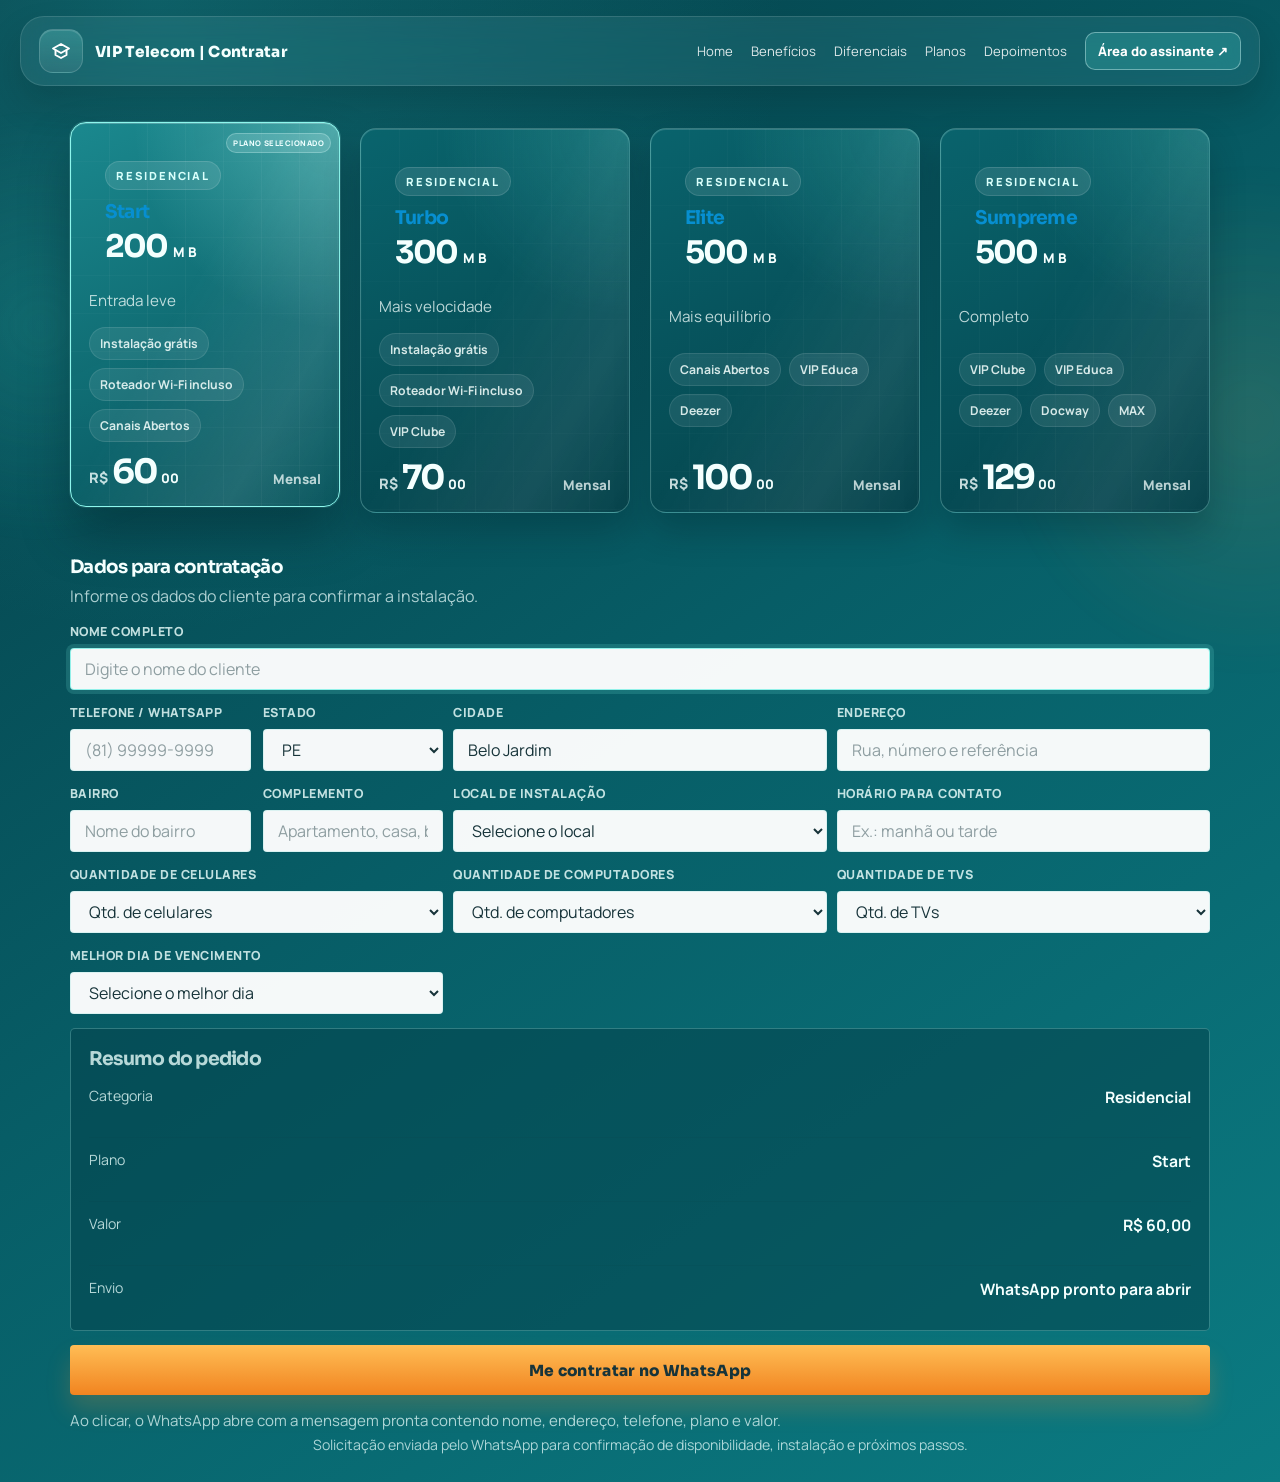
==== commit 095f8ab2: "Atualiza páginas e imagens do site" ====
--- a/contratar.html
+++ b/contratar.html
@@ -1312,16 +1312,18 @@
     .plan-card.is-selected::after {
       content: "PLANO SELECIONADO";
       position: absolute;
-      right: 14px;
-      bottom: 14px;
-      padding: 6px 9px;
+      top: 10px;
+      right: 8px;
+      bottom: auto;
+      padding: 4px 6px;
       border-radius: 999px;
       background: rgba(222, 255, 251, 0.16);
       border: 1px solid rgba(222, 255, 251, 0.28);
       color: #efffff;
-      font-size: 0.61rem;
+      font-size: 0.48rem;
       font-weight: 900;
-      letter-spacing: 0.1em;
+      letter-spacing: 0.06em;
+      white-space: nowrap;
     }
 
     .plan-card.featured::after {
@@ -1397,7 +1399,7 @@
       <div class="panel">
         <div class="section-head">
           <h2>1. Escolha a categoria e o plano</h2>
-          <p>O residencial já segue os valores aprovados. Game, Comercial e Empresarial entram aqui como modelos provisórios até você substituir pelos valores finais.</p>
+          <p>Escolha uma categoria e confira os planos, velocidades e benefícios disponíveis.</p>
         </div>
         <div class="category-grid" id="categoryGrid"></div>
         <div class="plan-grid" id="planGrid" aria-label="Planos disponíveis"></div>
@@ -1533,19 +1535,19 @@
       },
       game: {
         label: "Game",
-        note: "Modelos provisórios para jogatinas e baixa latência até entrar o valor real.",
+        note: "Plano para jogadores com foco em desempenho e baixa latência.",
         accent: "linear-gradient(180deg, #8d65ff, #5f39db)",
         icon: '<svg viewBox="0 0 24 24"><path d="M7 15h10"></path><path d="M9 12h.01"></path><path d="M15 12h.01"></path><path d="M6.5 8.5h11a3.5 3.5 0 0 1 0 7h-11a3.5 3.5 0 0 1 0-7Z"></path></svg>'
       },
       comercial: {
         label: "Comercial",
-        note: "Modelos provisórios para lojas, atendimento e rotina do comércio local.",
+        note: "Planos para lojas, atendimento e rotina do comércio local.",
         accent: "linear-gradient(180deg, #25c3c7, #0f8e98)",
         icon: '<svg viewBox="0 0 24 24"><path d="M5 10h14"></path><path d="M6 10v8h12v-8"></path><path d="M7 6h10l1 4H6z"></path><path d="M10 14h4"></path></svg>'
       },
       empresarial: {
         label: "Empresarial",
-        note: "Modelos provisórios para equipes maiores, operação interna e prioridade ampliada.",
+        note: "Planos para equipes maiores, operação interna e prioridade ampliada.",
         accent: "linear-gradient(180deg, #ffb84f, #f07b14)",
         icon: '<svg viewBox="0 0 24 24"><path d="M5 19V5h14v14"></path><path d="M9 19v-5h6v5"></path><path d="M9 8h.01M12 8h.01M15 8h.01M9 11h.01M12 11h.01M15 11h.01"></path></svg>'
       }
@@ -1562,16 +1564,16 @@
         { key: "game-elite", name: "VIP Gamer Elite", speed: "500 MB", price: "99,90", tagline: "Seu game sem lag", details: ["ExitLag", "HBO Max"] }
       ],
       comercial: [
-        { key: "com-start", name: "Comercial Start", speed: "300 MB", price: "99,90", tagline: "Rotina leve", details: ["Atendimento simples", "Operacao enxuta", "Estabilidade"] },
-        { key: "com-pro", name: "Comercial Pro", speed: "500 MB", price: "129,90", tagline: "Fluxo contínuo", details: ["Mais folga", "Rede melhor", "Suporte ágil"] },
-        { key: "com-plus", name: "Comercial Plus", speed: "700 MB", price: "159,90", tagline: "Mais demanda", details: ["Mais usuários", "Mais estabilidade", "Atendimento amplo"] },
-        { key: "com-max", name: "Comercial Max", speed: "900 MB", price: "199,90", tagline: "Operacao completa", details: ["Alta carga", "Rede forte", "Prioridade ampliada"] }
+        { key: "com-start", name: "Start Comercial", speed: "200 MB", price: "90,00", tagline: "Rotina leve", details: ["Instalação grátis", "Roteador Wi-Fi incluso", "Canais Abertos", "Suporte Premium", "VIP Clube"] },
+        { key: "com-pro", name: "Turbo Comercial", speed: "300 MB", price: "100,00", tagline: "Atendimento estável", details: ["Instalação grátis", "Roteador Wi-Fi incluso", "Canais Abertos", "Suporte Premium", "VIP Clube", "Vip Educa", "Deezer"] },
+        { key: "com-plus", name: "Elite Comercial", speed: "500 MB", price: "130,00", tagline: "Mais folga", details: ["Instalação grátis", "Roteador Wi-Fi 6", "Canais Abertos", "Suporte Premium", "VIP Clube", "Vip Educa", "Deezer", "Looke"] },
+        { key: "com-max", name: "Supreme Comercial", speed: "500 MB", price: "160,00", tagline: "Operação completa", details: ["Instalação grátis", "Roteador Wi-Fi 6", "Canais Abertos", "Suporte Premium", "VIP Clube", "Vip Educa", "Deezer", "Docway", "MAX"] }
       ],
       empresarial: [
-        { key: "emp-start", name: "Empresarial Start", speed: "400 MB", price: "139,90", tagline: "Filial enxuta", details: ["Equipe pequena", "Rede organizada", "Suporte dedicado"] },
-        { key: "emp-pro", name: "Empresarial Pro", speed: "600 MB", price: "179,90", tagline: "Rede equilibrada", details: ["Mais folga", "Operação contínua", "Melhor cobertura"] },
-        { key: "emp-premium", name: "Empresarial Premium", speed: "800 MB", price: "219,90", tagline: "Prioridade ampliada", details: ["Mais estabilidade", "Fluxo forte", "Alta demanda"] },
-        { key: "emp-max", name: "Empresarial Max", speed: "1000 MB", price: "269,90", tagline: "Alta demanda", details: ["Trabalho pesado", "Rede premium", "Prioridade máxima"] }
+        { key: "emp-start", name: "Empresarial Start", speed: "400 MB", price: "139,90", tagline: "Filial enxuta", details: ["Instalação grátis", "Roteador Wi-Fi incluso", "Canais Abertos", "Suporte Premium", "VIP Clube", "Vip Educa", "Deezer"] },
+        { key: "emp-pro", name: "Empresarial Pro", speed: "600 MB", price: "179,90", tagline: "Rede equilibrada", details: ["Instalação grátis", "Roteador Wi-Fi 6", "Canais Abertos", "Suporte Premium", "VIP Clube", "Vip Educa", "Deezer", "Looke"] },
+        { key: "emp-premium", name: "Empresarial Premium", speed: "800 MB", price: "219,90", tagline: "Prioridade ampliada", details: ["Instalação grátis", "Roteador Wi-Fi 6", "Canais Abertos", "Suporte Premium", "VIP Clube", "Vip Educa", "Deezer", "Docway", "MAX"] },
+        { key: "emp-max", name: "Empresarial Max", speed: "1000 MB", price: "269,90", tagline: "Alta demanda", details: ["Instalação grátis", "Roteador Wi-Fi 6", "Canais Abertos", "Suporte Premium", "VIP Clube", "Vip Educa", "Deezer", "Docway", "MAX"] }
       ]
     };
 
@@ -1668,12 +1670,12 @@
             <div class="plan-badges">
               ${plan.details.map((item) => `<span class="mini-badge">${item}</span>`).join("")}
             </div>
-            <div class="plan-price">
+            ${selectedCategory !== "empresarial" ? `<div class="plan-price">
               <div>
                 <div class="amount"><small>R$</small><strong>${plan.price.split(",")[0]}</strong><sup>${plan.price.split(",")[1] || "00"}</sup></div>
               </div>
               <div class="period">Mensal</div>
-            </div>
+            </div>` : ""}
           </button>
         `;
       }).join("");
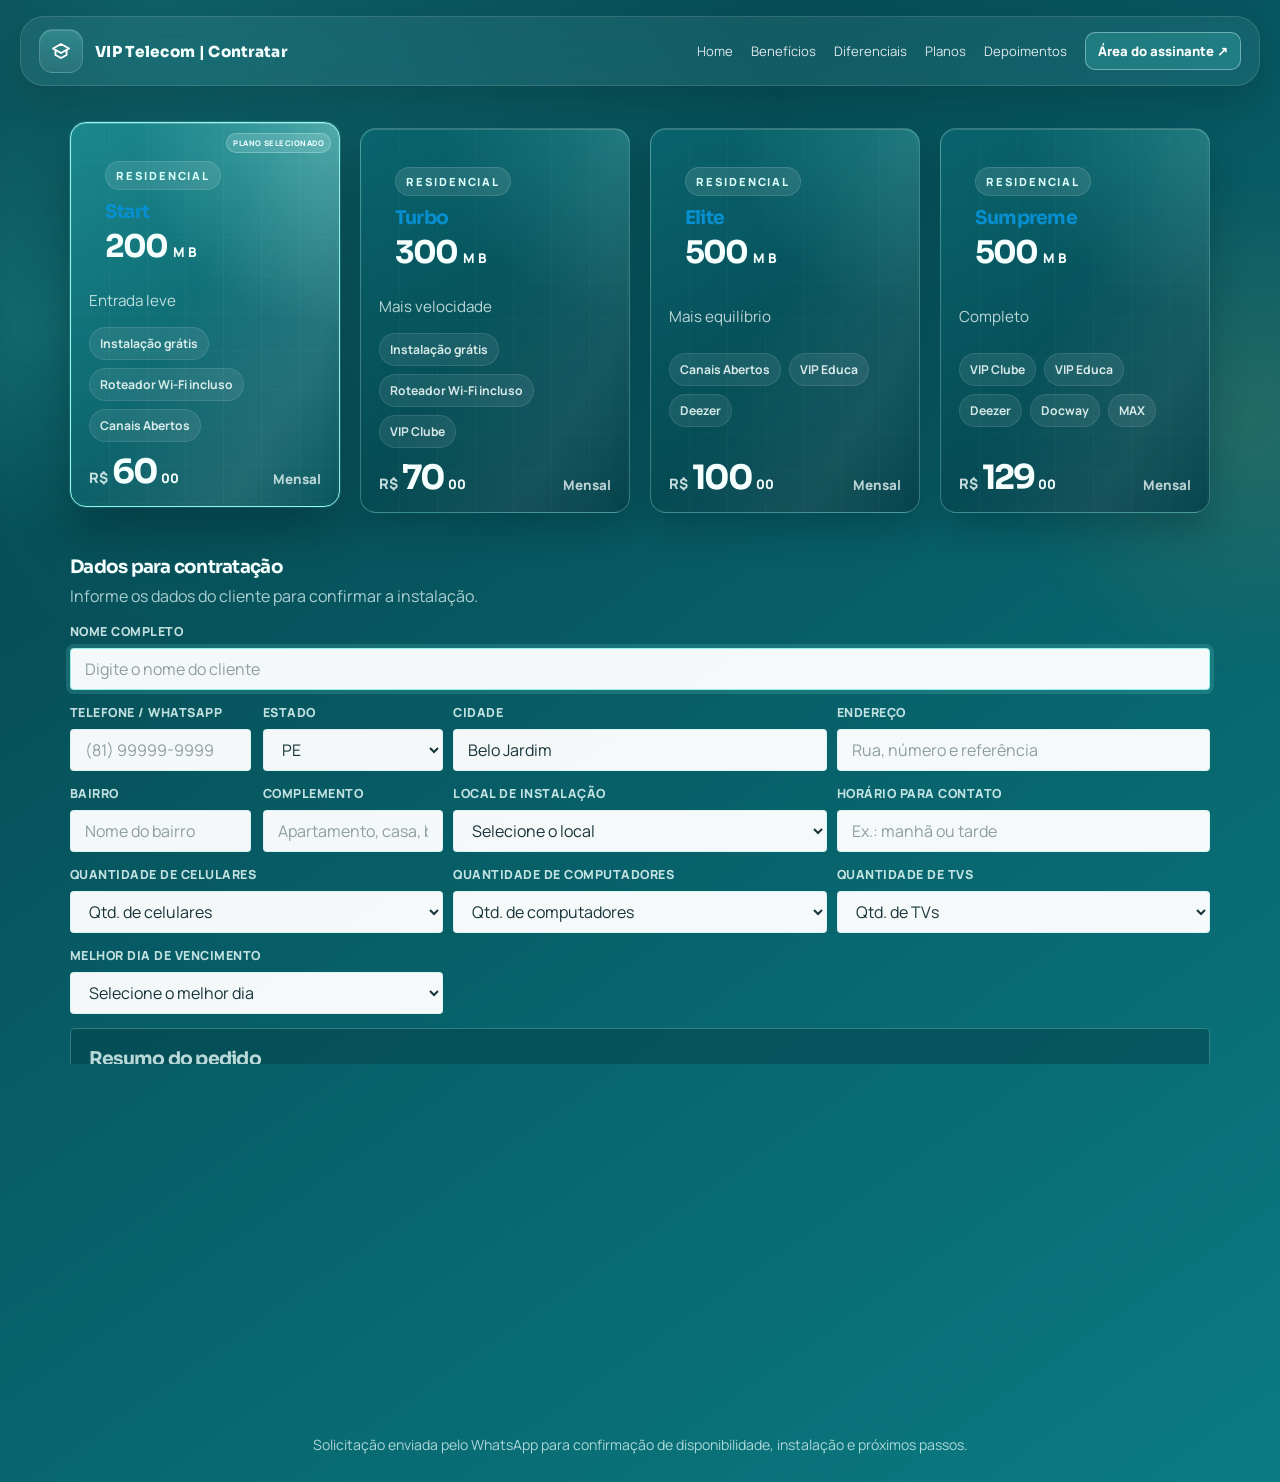
==== commit a0ae8a7c: "Atualiza beneficios dos planos comerciais" ====
--- a/contratar.html
+++ b/contratar.html
@@ -1564,10 +1564,10 @@
         { key: "game-elite", name: "VIP Gamer Elite", speed: "500 MB", price: "99,90", tagline: "Seu game sem lag", details: ["ExitLag", "HBO Max"] }
       ],
       comercial: [
-        { key: "com-start", name: "Start Comercial", speed: "200 MB", price: "90,00", tagline: "Rotina leve", details: ["Instalação grátis", "Roteador Wi-Fi incluso", "Canais Abertos", "Suporte Premium", "VIP Clube"] },
-        { key: "com-pro", name: "Turbo Comercial", speed: "300 MB", price: "100,00", tagline: "Atendimento estável", details: ["Instalação grátis", "Roteador Wi-Fi incluso", "Canais Abertos", "Suporte Premium", "VIP Clube", "Vip Educa", "Deezer"] },
-        { key: "com-plus", name: "Elite Comercial", speed: "500 MB", price: "130,00", tagline: "Mais folga", details: ["Instalação grátis", "Roteador Wi-Fi 6", "Canais Abertos", "Suporte Premium", "VIP Clube", "Vip Educa", "Deezer", "Looke"] },
-        { key: "com-max", name: "Supreme Comercial", speed: "500 MB", price: "160,00", tagline: "Operação completa", details: ["Instalação grátis", "Roteador Wi-Fi 6", "Canais Abertos", "Suporte Premium", "VIP Clube", "Vip Educa", "Deezer", "Docway", "MAX"] }
+        { key: "com-start", name: "Start Comercial", speed: "200 MB", price: "90,00", tagline: "Rotina leve", details: ["SLA 4h (suporte)", "Cabeamento de 20 m", "Velocidade de download e upload iguais"] },
+        { key: "com-pro", name: "Turbo Comercial", speed: "300 MB", price: "100,00", tagline: "Atendimento estável", details: ["SLA 4h (suporte)", "Cabeamento de 20 m", "Velocidade de download e upload iguais"] },
+        { key: "com-plus", name: "Elite Comercial", speed: "500 MB", price: "130,00", tagline: "Mais folga", details: ["SLA 4h (suporte)", "Cabeamento de 20 m", "Velocidade de download e upload iguais"] },
+        { key: "com-max", name: "Supreme Comercial", speed: "500 MB", price: "160,00", tagline: "Operação completa", details: ["SLA 4h (suporte)", "IP de gerenciamento", "M. de endereço", "Cabeamento de 20 m", "Velocidade de download e upload iguais"] }
       ],
       empresarial: [
         { key: "emp-start", name: "Empresarial Start", speed: "400 MB", price: "139,90", tagline: "Filial enxuta", details: ["Instalação grátis", "Roteador Wi-Fi incluso", "Canais Abertos", "Suporte Premium", "VIP Clube", "Vip Educa", "Deezer"] },
